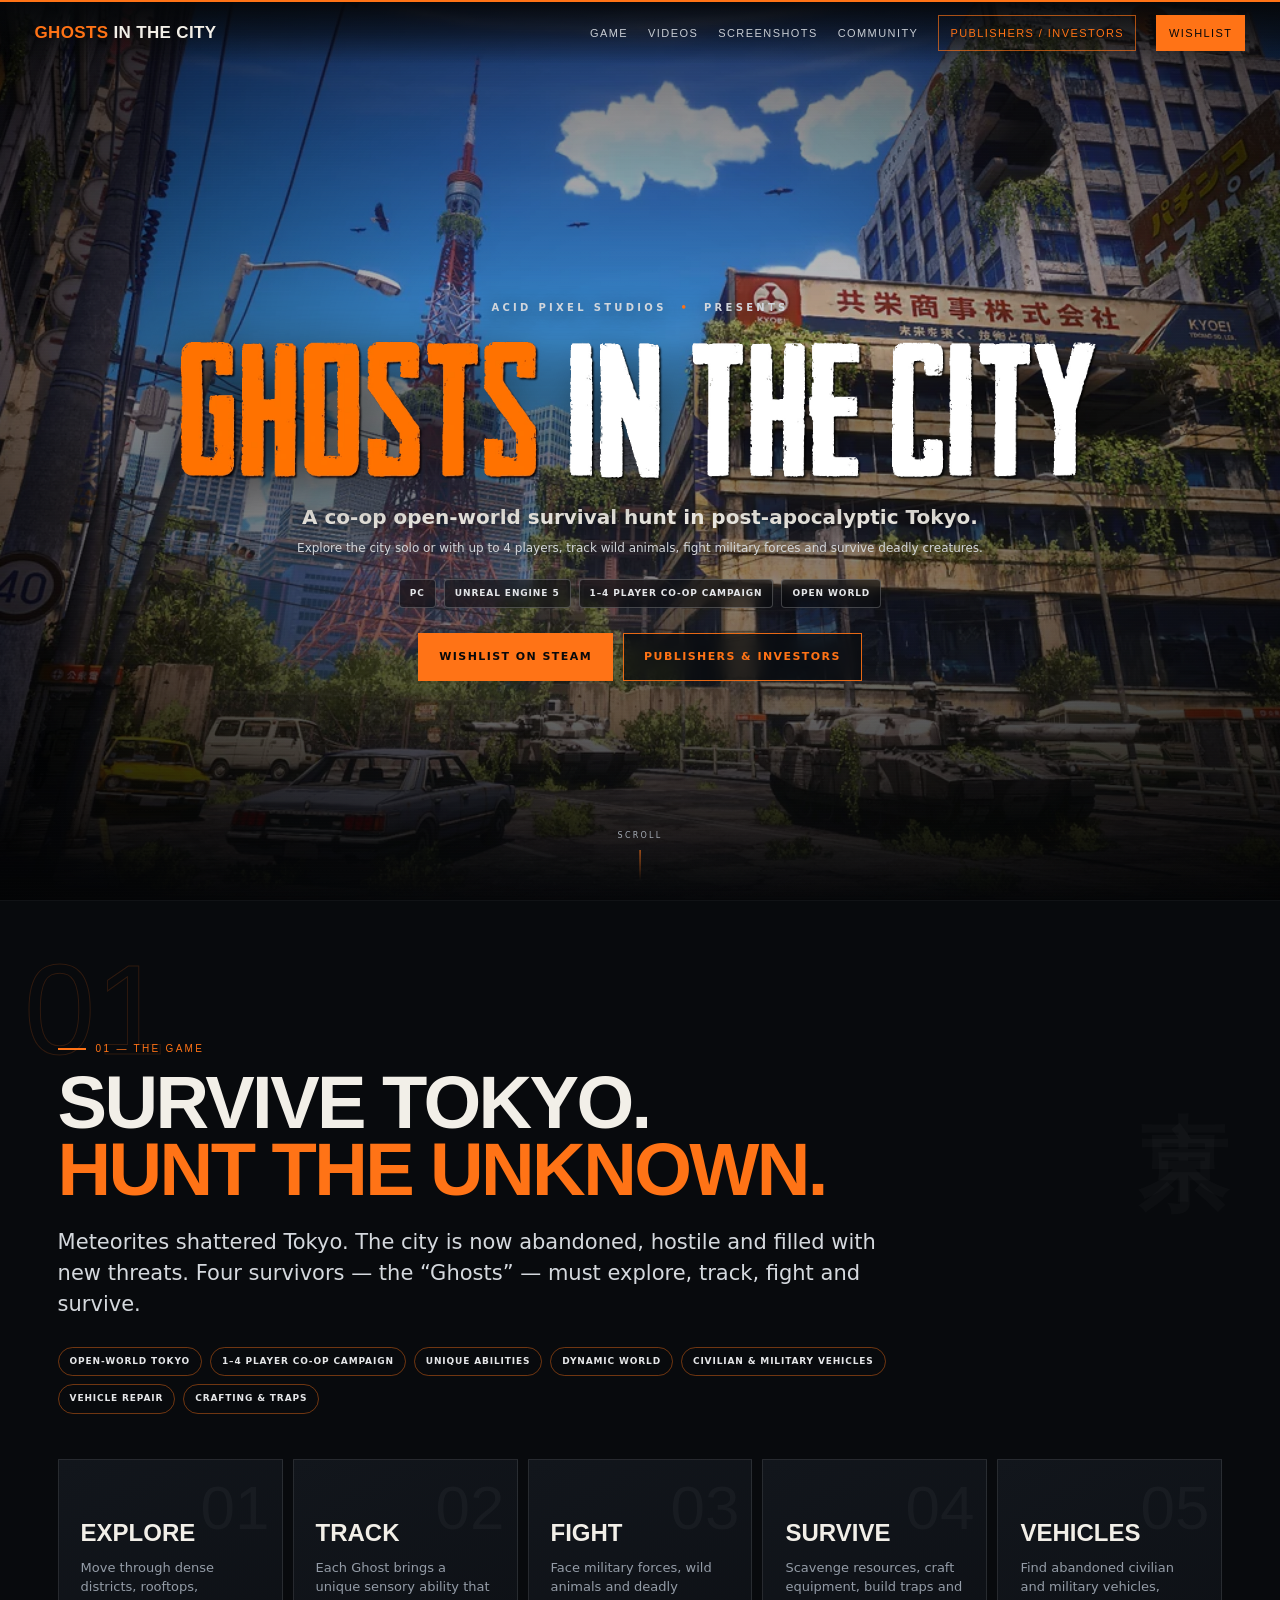
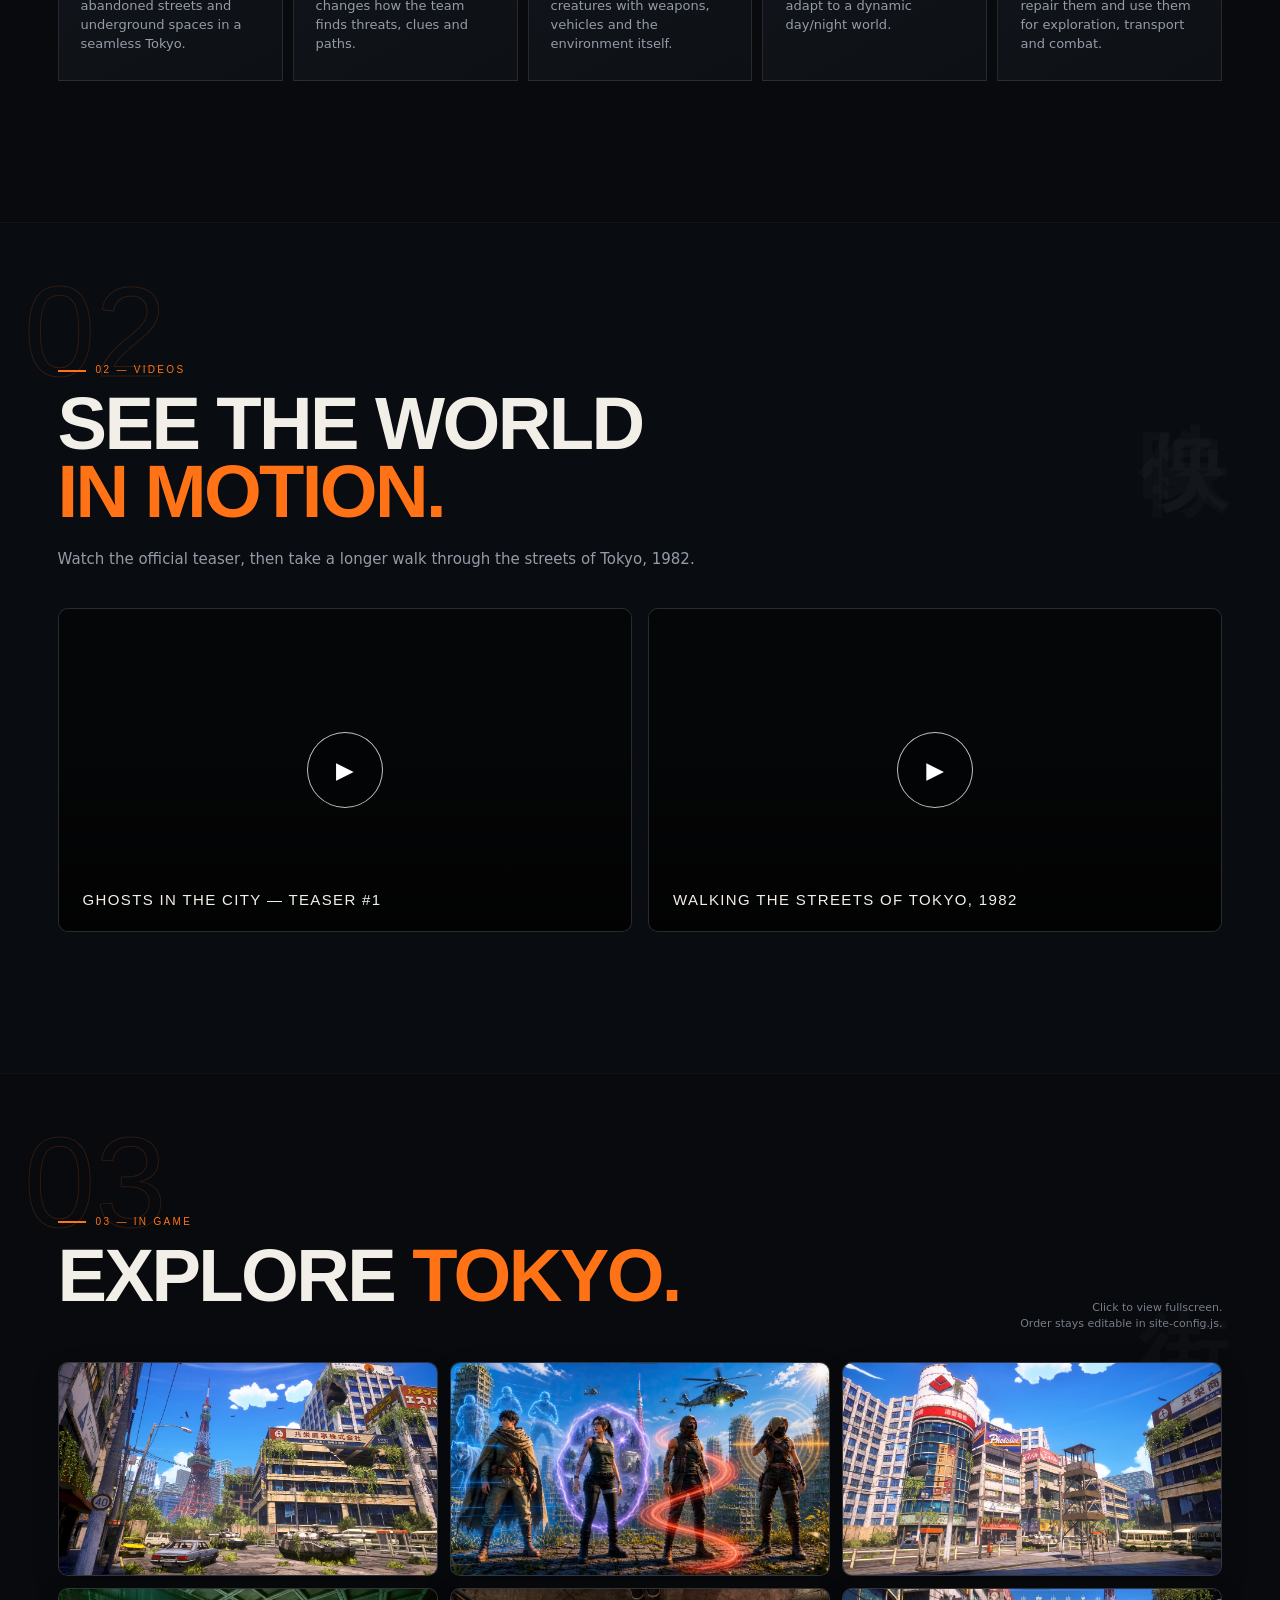
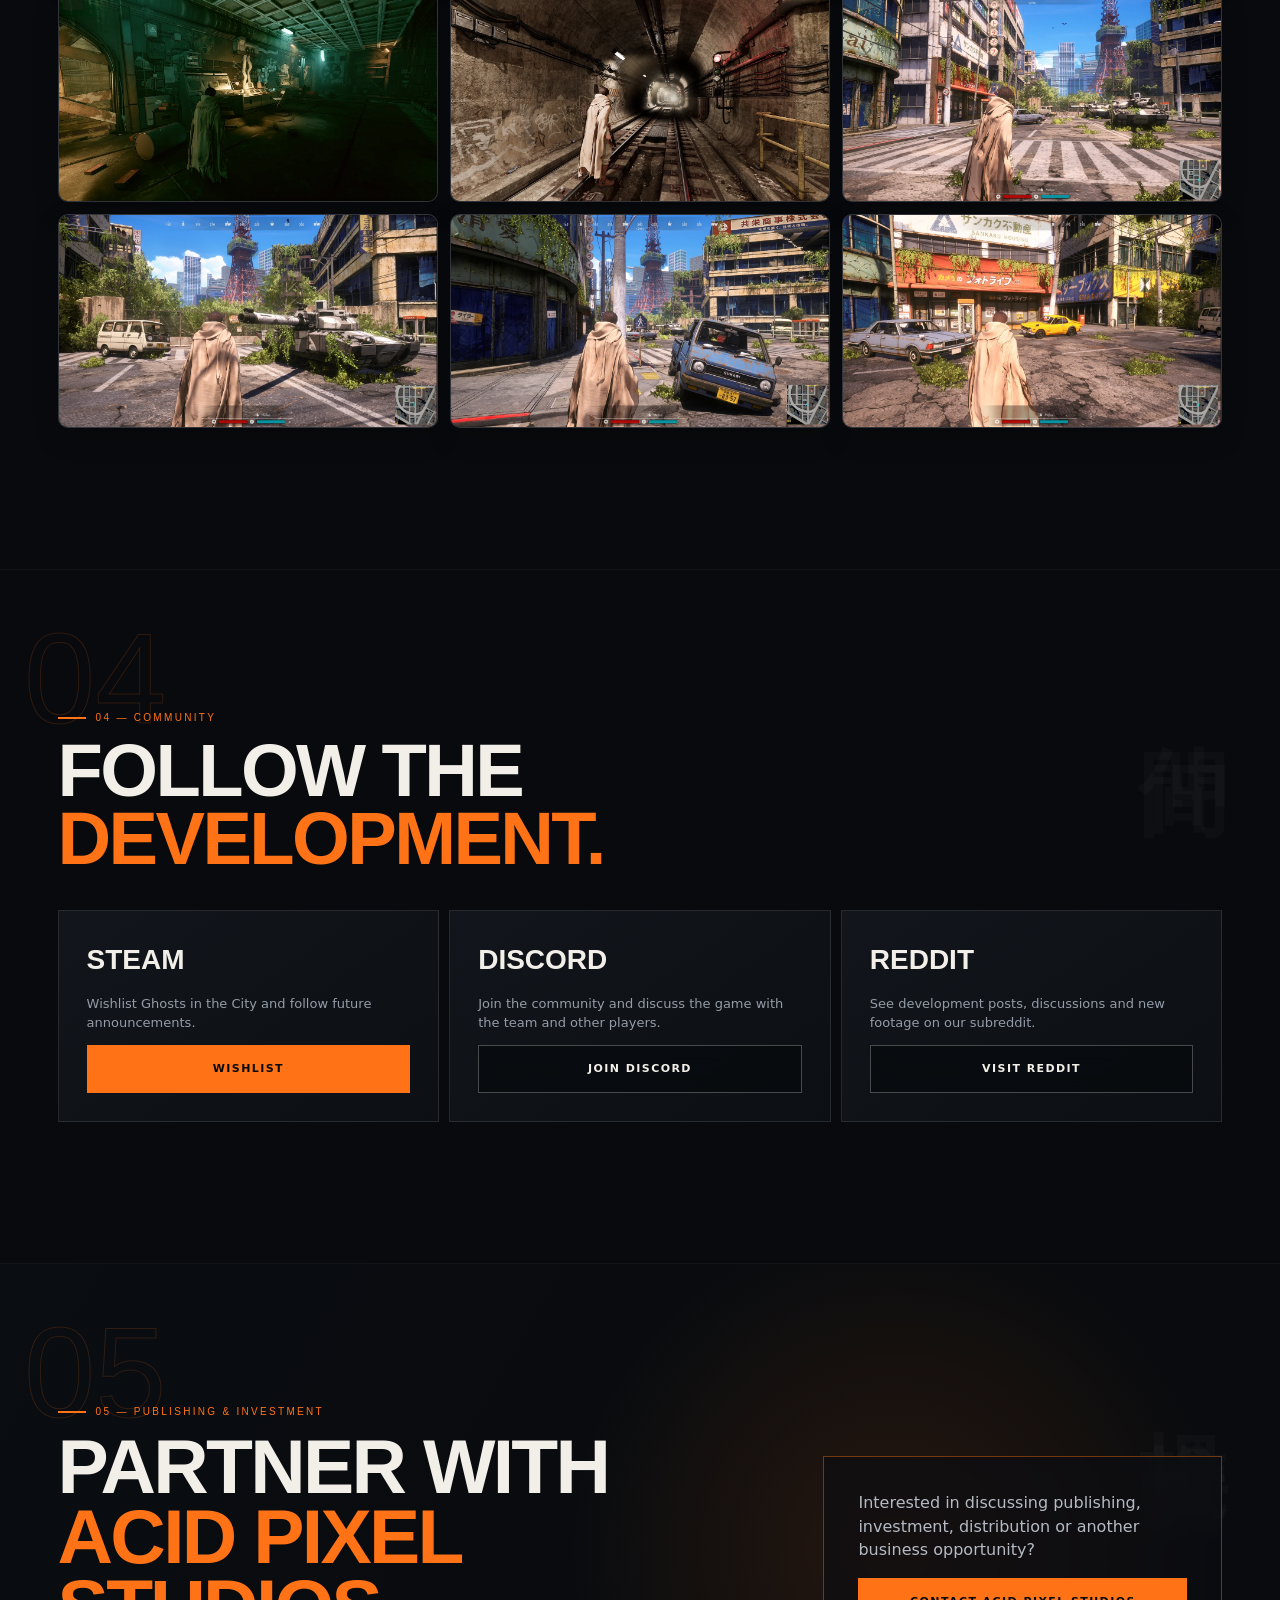
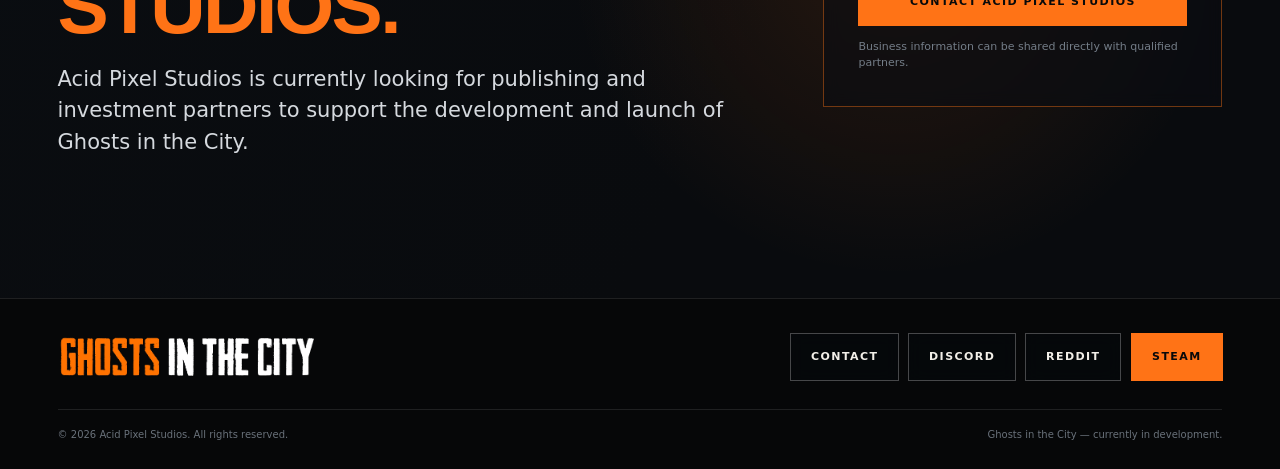
==== index.html @ f3419794 "Add files via upload" ====
<!doctype html>
<html lang="en">
<head>
  <meta charset="utf-8">
  <meta name="viewport" content="width=device-width,initial-scale=1">
  <title>Ghosts in the City — Official Website</title>
  <meta name="description" content="Ghosts in the City is a co-op open-world survival hunt set in a post-apocalyptic Tokyo. Explore solo or with up to four players.">
  <meta name="theme-color" content="#080a0d">
  <meta property="og:title" content="Ghosts in the City">
  <meta property="og:description" content="A co-op open-world survival hunt set in a post-apocalyptic Tokyo.">
  <meta property="og:type" content="website">
  <meta property="og:url" content="https://acid-pixel.com/">
  <meta property="og:image" content="https://acid-pixel.com/assets/images/Steam_Screenshot_1-2048.webp">
  <meta name="twitter:card" content="summary_large_image">
  <link rel="preload" as="image" href="assets/images/Steam_Screenshot_1-2048.webp">
  <link rel="stylesheet" href="style.css">
</head>
<body>
  <header class="topbar">
    <a href="#top" class="wordmark"><span class="orange">GHOSTS</span> IN THE CITY</a>
    <button class="mobile-menu" aria-label="Open menu">☰</button>
    <nav class="nav" aria-label="Main navigation">
      <a href="#game">Game</a>
      <a href="#proof">Videos</a>
      <a href="#screenshots">Screenshots</a>
      <a href="#community">Community</a>
      <a href="#publishers" class="invest">Publishers / Investors</a>
      <a data-steam href="#" class="steam">Wishlist</a>
    </nav>
  </header>

  <main id="top">
    <section class="hero">
      <picture class="hero-poster">
        <source media="(max-width:820px)" srcset="assets/images/Steam_Screenshot_1-768.webp">
        <source media="(max-width:1500px)" srcset="assets/images/Steam_Screenshot_1-1280.webp">
        <img src="assets/images/Steam_Screenshot_1-2048.webp" alt="Ghosts in the City — Tokyo">
      </picture>
      <div id="hero-video" class="hero-video-wrap" aria-hidden="true"></div>
      <div class="hero-noise"></div>

      <div class="hero-content">
        <div class="studio-line">Acid Pixel Studios <span class="dot">•</span> presents</div>
        <img src="assets/images/gitc-logo.webp" class="hero-logo" alt="Ghosts in the City">
        <div class="hero-sub">A co-op open-world survival hunt in post-apocalyptic Tokyo.</div>
        <div class="hero-small">Explore the city solo or with up to 4 players, track wild animals, fight military forces and survive deadly creatures.</div>
        <div class="hero-badges">
          <div class="badge">PC</div>
          <div class="badge">Unreal Engine 5</div>
          <div class="badge">1–4 Player Co-op Campaign</div>
          <div class="badge">Open World</div>
        </div>
        <div class="hero-actions">
          <a class="cta primary" data-steam href="#">Wishlist on Steam</a>
          <a class="cta outline-orange" href="#publishers"><span>Publishers & Investors</span></a>
        </div>
      </div>
      <div class="scroll-hint">Scroll</div>
    </section>

    <section id="game" class="section game">
      <div class="section-index">01</div>
      <div class="jp">東京</div>
      <div class="container">
        <div class="game-intro">
          <div class="section-tag">01 — The Game</div>
          <h2>Survive Tokyo.<br><span class="orange">Hunt the unknown.</span></h2>
          <p class="lead">Meteorites shattered Tokyo. The city is now abandoned, hostile and filled with new threats. Four survivors — the “Ghosts” — must explore, track, fight and survive.</p>
          <div class="fact-row">
            <span class="fact">Open-world Tokyo</span>
            <span class="fact">1–4 player co-op campaign</span>
            <span class="fact">Unique abilities</span>
            <span class="fact">Dynamic world</span>
            <span class="fact">Civilian & military vehicles</span>
            <span class="fact">Vehicle repair</span>
            <span class="fact">Crafting & traps</span>
          </div>
        </div>

        <div class="features">
          <article class="feature">
            <div class="n">01</div>
            <h3>Explore</h3>
            <p>Move through dense districts, rooftops, abandoned streets and underground spaces in a seamless Tokyo.</p>
          </article>
          <article class="feature">
            <div class="n">02</div>
            <h3>Track</h3>
            <p>Each Ghost brings a unique sensory ability that changes how the team finds threats, clues and paths.</p>
          </article>
          <article class="feature">
            <div class="n">03</div>
            <h3>Fight</h3>
            <p>Face military forces, wild animals and deadly creatures with weapons, vehicles and the environment itself.</p>
          </article>
          <article class="feature">
            <div class="n">04</div>
            <h3>Survive</h3>
            <p>Scavenge resources, craft equipment, build traps and adapt to a dynamic day/night world.</p>
          </article>
          <article class="feature">
            <div class="n">05</div>
            <h3>Vehicles</h3>
            <p>Find abandoned civilian and military vehicles, repair them and use them for exploration, transport and combat.</p>
          </article>
        </div>
      </div>
    </section>

    <section id="proof" class="section proof">
      <div class="section-index">02</div>
      <div class="jp">映像</div>
      <div class="container">
        <div class="section-tag">02 — Videos</div>
        <h2>See the world<br><span class="orange">in motion.</span></h2>
        <p class="copy">Watch the official teaser, then take a longer walk through the streets of Tokyo, 1982.</p>
        <div id="video-grid" class="video-grid video-grid-featured"></div>
      </div>
    </section>

    <section id="screenshots" class="section gallery">
      <div class="section-index">03</div>
      <div class="jp">街</div>
      <div class="container">
        <div class="gallery-head">
          <div>
            <div class="section-tag">03 — In Game</div>
            <h2>Explore <span class="orange">Tokyo.</span></h2>
          </div>
          <div class="gallery-note">Click to view fullscreen.<br>Order stays editable in site-config.js.</div>
        </div>
        <div id="gallery-grid" class="gallery-grid"></div>
      </div>
    </section>

    <section id="community" class="section community">
      <div class="section-index">04</div>
      <div class="jp">仲間</div>
      <div class="container">
        <div class="section-tag">04 — Community</div>
        <h2>Follow the<br><span class="orange">development.</span></h2>
        <div class="community-grid">
          <article class="community-card">
            <div>
              <h3>Steam</h3>
              <p>Wishlist Ghosts in the City and follow future announcements.</p>
            </div>
            <a class="cta primary" data-steam href="#">Wishlist</a>
          </article>
          <article class="community-card">
            <div>
              <h3>Discord</h3>
              <p>Join the community and discuss the game with the team and other players.</p>
            </div>
            <a class="cta" data-discord href="#">Join Discord</a>
          </article>
          <article class="community-card">
            <div>
              <h3>Reddit</h3>
              <p>See development posts, discussions and new footage on our subreddit.</p>
            </div>
            <a class="cta" data-reddit href="#">Visit Reddit</a>
          </article>
        </div>
      </div>
    </section>

    <section id="publishers" class="section business">
      <div class="section-index">05</div>
      <div class="jp">提携</div>
      <div class="container business-inner">
        <div>
          <div class="section-tag">05 — Publishing & Investment</div>
          <h2>Partner with<br><span class="orange">Acid Pixel Studios.</span></h2>
          <p class="lead">Acid Pixel Studios is currently looking for publishing and investment partners to support the development and launch of Ghosts in the City.</p>
        </div>
        <div class="business-box">
          <p>Interested in discussing publishing, investment, distribution or another business opportunity?</p>
          <a class="cta primary" data-contact href="#" style="width:100%">Contact Acid Pixel Studios</a>
          <div class="tiny">Business information can be shared directly with qualified partners.</div>
        </div>
      </div>
    </section>
  </main>

  <footer>
    <div class="container">
      <div class="footer-row">
        <img class="footer-logo" src="assets/images/gitc-logo.webp" alt="Ghosts in the City">
        <div class="footer-links">
          <a class="cta" data-contact href="#">Contact</a>
          <a class="cta" data-discord href="#">Discord</a>
          <a class="cta" data-reddit href="#">Reddit</a>
          <a class="cta primary" data-steam href="#">Steam</a>
        </div>
      </div>
      <div class="copyright">
        <span>© 2026 Acid Pixel Studios. All rights reserved.</span>
        <span>Ghosts in the City — currently in development.</span>
      </div>
    </div>
  </footer>

  <div class="lightbox" role="dialog" aria-modal="true">
    <button class="lb-close" aria-label="Close">×</button>
    <button class="lb-prev" aria-label="Previous">‹</button>
    <img id="lb-image" alt="">
    <button class="lb-next" aria-label="Next">›</button>
  </div>

  <script src="site-config.js"></script>
  <script src="script.js"></script>
</body>
</html>
---- style.css ----
:root{
  --bg:#080a0d;
  --bg-soft:#0d1015;
  --card:#11151b;
  --card2:#0d1116;
  --fg:#f2efe8;
  --muted:#949ca7;
  --line:rgba(255,255,255,.10);
  --orange:#ff7316;
  --orange2:#ff8b3b;
  --max:1260px;
  --header:64px;
}
*{box-sizing:border-box}
html{scroll-behavior:smooth;background:var(--bg)}
body{
  margin:0;background:var(--bg);color:var(--fg);
  font-family:Inter,ui-sans-serif,system-ui,-apple-system,BlinkMacSystemFont,"Segoe UI",sans-serif;
  line-height:1.48;overflow-x:hidden
}
a{color:inherit;text-decoration:none}
button{font:inherit}
img{display:block;max-width:100%}
::selection{background:var(--orange);color:#080a0d}

.condensed{
  font-family:"Arial Narrow","Roboto Condensed","HelveticaNeue-CondensedBold",Impact,sans-serif;
  font-stretch:condensed;font-weight:900;text-transform:uppercase
}

/* HEADER */
.topbar{
  position:fixed;z-index:80;top:0;left:0;right:0;height:var(--header);
  display:flex;align-items:center;justify-content:space-between;
  padding:0 clamp(14px,2.7vw,44px);
  background:linear-gradient(to bottom,rgba(5,7,9,.95),rgba(5,7,9,.55),transparent);
  border-top:2px solid var(--orange);
  transition:.25s ease
}
.topbar.scrolled{
  background:rgba(6,8,11,.93);backdrop-filter:blur(14px);
  border-bottom:1px solid var(--line)
}
.wordmark{
  font-family:"Arial Narrow",Impact,sans-serif;font-weight:900;font-size:17px;
  letter-spacing:.02em;white-space:nowrap
}
.wordmark .orange{color:var(--orange)}
.nav{display:flex;align-items:center;gap:20px}
.nav a{
  font-family:"Arial Narrow",Impact,sans-serif;font-size:11px;letter-spacing:.13em;
  text-transform:uppercase;color:#c7ccd3;transition:.18s
}
.nav a:hover{color:#fff}
.nav .invest{
  border:1px solid rgba(255,115,22,.65);padding:9px 11px;color:var(--orange)
}
.nav .steam{background:var(--orange);color:#07090b;padding:10px 13px}
.mobile-menu{display:none;background:none;border:0;color:#fff;font-size:25px}

/* HERO */
.hero{
  height:100svh;min-height:680px;position:relative;overflow:hidden;
  display:grid;place-items:center;background:#0b0e12
}
.hero-poster,.hero-poster img,.hero-video-wrap,.hero-video-wrap iframe{
  position:absolute;inset:0;width:100%;height:100%
}
.hero-poster img{object-fit:cover;object-position:center center}
.hero-video-wrap{overflow:hidden;opacity:0;transition:opacity 1s ease}
.hero-video-wrap.ready{opacity:1}
.hero-video-wrap iframe{
  pointer-events:none;border:0;
  width:177.77777778vh;min-width:100%;height:56.25vw;min-height:100%;
  left:50%;top:50%;transform:translate(-50%,-50%)
}
.hero:before{
  content:"";position:absolute;inset:0;z-index:2;
  background:
    radial-gradient(circle at 50% 52%,rgba(0,0,0,.05),rgba(0,0,0,.15) 36%,rgba(0,0,0,.62) 100%),
    linear-gradient(to bottom,rgba(3,5,8,.42),rgba(3,5,8,.09) 38%,rgba(3,5,8,.56) 80%,#080a0d 100%)
}
.hero-noise{
  position:absolute;inset:0;z-index:3;opacity:.06;pointer-events:none;
  background-image:repeating-linear-gradient(0deg,transparent,transparent 2px,rgba(255,255,255,.12) 3px)
}
.hero-content{
  z-index:4;position:relative;width:min(1040px,91vw);text-align:center;
  padding-top:var(--header);transform:translateY(1vh)
}
.studio-line{
  text-transform:uppercase;letter-spacing:.33em;color:#d4d9df;font-size:10px;font-weight:800;
  text-shadow:0 3px 20px #000
}
.studio-line .dot{color:var(--orange);padding:0 7px}
.hero-logo{
  width:min(940px,89vw);margin:16px auto 10px;
  filter:drop-shadow(0 14px 28px rgba(0,0,0,.75))
}
.hero-sub{
  max-width:740px;margin:0 auto;font-size:clamp(15px,1.65vw,20px);font-weight:720;
  text-shadow:0 3px 18px #000
}
.hero-small{
  max-width:720px;margin:8px auto 21px;color:#d4d7db;font-size:12px;
  text-shadow:0 3px 20px #000
}
.hero-badges{display:flex;justify-content:center;gap:8px;flex-wrap:wrap;margin-bottom:25px}
.badge{
  border:1px solid rgba(255,255,255,.22);background:rgba(7,9,11,.55);backdrop-filter:blur(7px);
  border-radius:4px;padding:7px 10px;font-size:9px;text-transform:uppercase;
  letter-spacing:.10em;font-weight:850;color:#e4e6e9
}
.hero-actions{display:flex;justify-content:center;gap:10px;flex-wrap:wrap}
.cta{
  display:inline-flex;justify-content:center;align-items:center;gap:9px;
  min-height:48px;padding:0 20px;border:1px solid rgba(255,255,255,.26);
  background:rgba(7,9,12,.68);backdrop-filter:blur(8px);
  text-transform:uppercase;font-size:11px;font-weight:900;letter-spacing:.13em;
  cursor:pointer;transition:.18s ease
}
.cta:hover{transform:translateY(-2px);border-color:#fff;background:rgba(255,255,255,.09)}
.cta.primary{background:var(--orange);border-color:var(--orange);color:#08090a}
.cta.primary:hover{background:var(--orange2);border-color:var(--orange2)}
.cta.outline-orange{border-color:rgba(255,115,22,.9);color:#fff}
.cta.outline-orange span{color:var(--orange)}
.cta.disabled{opacity:.38;pointer-events:none}
.scroll-hint{
  position:absolute;z-index:4;bottom:20px;left:50%;transform:translateX(-50%);
  color:#a4abb4;text-transform:uppercase;letter-spacing:.28em;font-size:8px
}
.scroll-hint:after{content:"";display:block;width:1px;height:30px;background:linear-gradient(var(--orange),transparent);margin:8px auto 0}

/* COMMON SECTIONS */
.section{position:relative;padding:clamp(88px,11vw,150px) 0;border-top:1px solid rgba(255,255,255,.035)}
.container{width:min(var(--max),91vw);margin:0 auto;position:relative;z-index:2}
.section-index{
  position:absolute;left:max(24px,calc((100vw - var(--max))/2 - 120px));top:45px;
  font-family:"Arial Narrow",Impact,sans-serif;font-size:clamp(88px,10vw,158px);
  color:transparent;-webkit-text-stroke:1px rgba(255,115,22,.16);line-height:1
}
.jp{
  position:absolute;right:4vw;top:15%;
  font-family:"Yu Gothic","Hiragino Kaku Gothic ProN","Noto Sans JP",sans-serif;
  font-size:clamp(58px,7vw,112px);font-weight:800;letter-spacing:.08em;
  color:rgba(255,255,255,.025);writing-mode:vertical-rl;line-height:1;
  user-select:none;pointer-events:none;
}
.section-tag{
  display:flex;align-items:center;gap:10px;color:var(--orange);
  font-family:"Arial Narrow",Impact,sans-serif;text-transform:uppercase;
  letter-spacing:.23em;font-size:10px;margin-bottom:12px
}
.section-tag:before{content:"";width:28px;height:2px;background:var(--orange)}
h2{
  font-family:"Arial Narrow","Roboto Condensed",Impact,sans-serif;text-transform:uppercase;
  letter-spacing:-.035em;font-size:clamp(42px,5.8vw,76px);line-height:.91;margin:0 0 23px
}
h2 .orange{color:var(--orange)}
.lead{font-size:clamp(17px,1.7vw,21px);max-width:850px;color:#d5d9de;margin:0}
.copy{max-width:800px;color:var(--muted);font-size:15px}
.orange{color:var(--orange)}

/* GAME */
.game{background:var(--bg)}
.game-intro{max-width:900px}
.fact-row{display:flex;gap:8px;flex-wrap:wrap;margin:27px 0 45px}
.fact{
  border:1px solid rgba(255,115,22,.42);border-radius:20px;color:#e5e6e8;
  padding:7px 11px;text-transform:uppercase;letter-spacing:.095em;font-size:9px;font-weight:850
}
.features{
  display:grid;grid-template-columns:repeat(5,1fr);gap:10px;margin-top:35px
}
.feature{
  min-height:220px;padding:26px 22px;background:linear-gradient(150deg,#12161c,#0d1015);
  border:1px solid var(--line);position:relative;overflow:hidden
}
.feature .n{
  position:absolute;right:12px;top:2px;font-family:Impact,sans-serif;font-size:62px;
  color:rgba(255,255,255,.035)
}
.feature h3{
  font-family:"Arial Narrow",Impact,sans-serif;text-transform:uppercase;font-size:24px;line-height:1;
  margin:35px 0 13px
}
.feature p{color:var(--muted);font-size:13px;margin:0}

/* VIDEO */
.proof{background:#090c10}
.video-wide{
  aspect-ratio:16/9;background:#050607;border:1px solid var(--line);overflow:hidden;position:relative;
  box-shadow:0 30px 90px rgba(0,0,0,.38);margin-top:38px
}
.video-thumb{position:absolute;inset:0;background-size:cover;background-position:center;cursor:pointer}
.video-thumb:after{content:"";position:absolute;inset:0;background:linear-gradient(to top,rgba(0,0,0,.63),transparent 60%)}
.play{
  position:absolute;z-index:2;left:50%;top:50%;transform:translate(-50%,-50%);
  width:76px;height:76px;border-radius:50%;border:1px solid rgba(255,255,255,.75);
  color:#fff;background:rgba(3,4,5,.60);display:grid;place-items:center;font-size:23px;cursor:pointer
}
.play:hover{background:var(--orange);border-color:var(--orange);color:#07090b}
.video-label{
  position:absolute;z-index:2;left:24px;bottom:20px;text-transform:uppercase;
  font-family:"Arial Narrow",Impact,sans-serif;letter-spacing:.09em;font-size:15px
}
.video-wide iframe,.video-frame iframe{position:absolute;inset:0;width:100%;height:100%;border:0}

/* GALLERY */
.gallery{background:#080a0d}
.gallery-head{display:flex;justify-content:space-between;gap:24px;align-items:end;margin-bottom:30px}
.gallery-note{font-size:11px;color:#767e89;text-align:right}
.gallery-grid{
  display:grid;grid-template-columns:repeat(3,minmax(0,1fr));gap:12px
}
.shot{
  background:#15191e;aspect-ratio:16/9;overflow:hidden;cursor:zoom-in;position:relative;
  border:1px solid rgba(255,255,255,.12);border-radius:10px;
  box-shadow:0 10px 28px rgba(0,0,0,.16)
}
.shot picture{display:block;width:100%;height:100%}
.shot img{width:100%;height:100%;object-fit:cover;transition:.4s ease}
.shot:hover img{transform:scale(1.025);filter:brightness(1.07)}
.shot:after{
  content:"VIEW";position:absolute;right:12px;bottom:10px;font-size:8px;letter-spacing:.17em;font-weight:900;
  opacity:0;transition:.2s
}
.shot:hover:after{opacity:1}

/* MORE VIDEOS */
.videos{background:#090c10}
.video-grid{display:grid;grid-template-columns:repeat(2,1fr);gap:12px;margin-top:38px}
.video-card{background:#10141a;border:1px solid var(--line)}
.video-frame{position:relative;aspect-ratio:16/9;overflow:hidden;background:#050607}
.video-card-title{padding:16px 18px;font-family:"Arial Narrow",Impact,sans-serif;text-transform:uppercase;font-size:17px}

/* COMMUNITY */
.community{background:#080a0d}
.community-grid{display:grid;grid-template-columns:repeat(3,1fr);gap:10px;margin-top:38px}
.community-card{
  border:1px solid var(--line);background:linear-gradient(145deg,#12161c,#0c0f13);
  padding:28px;min-height:180px;display:flex;flex-direction:column;justify-content:space-between
}
.community-card h3{font-family:"Arial Narrow",Impact,sans-serif;text-transform:uppercase;font-size:28px;margin:0}
.community-card p{color:var(--muted);font-size:13px}

/* BUSINESS */
.business{
  background:
    radial-gradient(circle at 70% 45%,rgba(255,115,22,.12),transparent 34%),
    linear-gradient(120deg,#0a0d11,#090b0e 60%);
  min-height:620px;display:flex;align-items:center
}
.business-inner{display:grid;grid-template-columns:1.15fr .65fr;gap:60px;align-items:center}
.business-box{
  padding:34px;border:1px solid rgba(255,115,22,.42);
  background:rgba(11,14,18,.64);backdrop-filter:blur(8px)
}
.business-box p{color:#b5bbc4;margin-top:0}
.business h2{font-size:clamp(46px,6vw,82px)}
.business .tiny{font-size:11px;color:#747d88;margin-top:13px}

/* FOOTER */
footer{background:#060708;padding:34px 0 26px;border-top:1px solid var(--line)}
.footer-row{display:flex;justify-content:space-between;gap:25px;align-items:center}
.footer-logo{width:260px;max-width:50vw}
.footer-links{display:flex;gap:9px;flex-wrap:wrap;justify-content:flex-end}
.copyright{margin-top:28px;padding-top:18px;border-top:1px solid var(--line);font-size:10px;color:#69717a;display:flex;justify-content:space-between;gap:20px}

/* LIGHTBOX */
.lightbox{position:fixed;inset:0;z-index:120;background:rgba(0,0,0,.95);display:none;align-items:center;justify-content:center;padding:24px}
.lightbox.open{display:flex}
.lightbox img{max-width:96vw;max-height:92vh;object-fit:contain}
.lb-close{position:absolute;right:20px;top:13px;border:0;background:none;color:#fff;font-size:40px;cursor:pointer}
.lb-prev,.lb-next{position:absolute;top:50%;transform:translateY(-50%);width:48px;height:70px;border:0;background:rgba(5,6,7,.55);color:#fff;font-size:30px;cursor:pointer}
.lb-prev{left:12px}.lb-next{right:12px}

/* RESPONSIVE */
@media(max-width:980px){
  .features{grid-template-columns:repeat(2,1fr)}
  .gallery-grid{grid-template-columns:repeat(2,minmax(0,1fr))}
  .community-grid{grid-template-columns:1fr}
  .business-inner{grid-template-columns:1fr}
}
@media(max-width:800px){
  :root{--header:58px}
  .mobile-menu{display:block}
  .nav{
    position:absolute;left:0;right:0;top:56px;display:none;flex-direction:column;align-items:stretch;
    gap:0;background:rgba(6,8,11,.98);border-bottom:1px solid var(--line);padding:11px 18px 20px
  }
  .nav.open{display:flex}
  .nav a{padding:11px 4px}
  .nav .steam,.nav .invest{text-align:center;margin-top:5px}
  .hero{min-height:650px}
  .hero-video-wrap{display:none} /* reliable mobile fallback: poster image */
  .hero-content{transform:none}
  .studio-line{font-size:8px;letter-spacing:.23em}
  .hero-logo{width:94vw}
  .hero-small{display:none}
  .hero-badges{gap:5px}
  .badge{font-size:8px;padding:6px 8px}
  .section-index{display:none}
  .jp{
  position:absolute;right:4vw;top:15%;
  font-family:"Yu Gothic","Hiragino Kaku Gothic ProN","Noto Sans JP",sans-serif;
  font-size:clamp(58px,7vw,112px);font-weight:800;letter-spacing:.08em;
  color:rgba(255,255,255,.025);writing-mode:vertical-rl;line-height:1;
  user-select:none;pointer-events:none;
}
  .features{grid-template-columns:1fr}
  .feature{min-height:175px}
  .gallery-grid{grid-template-columns:1fr;gap:9px}
  .gallery-note{display:none}
  .video-grid{grid-template-columns:1fr}
  .footer-row{flex-direction:column;align-items:flex-start}
  .footer-links{justify-content:flex-start}
  .copyright{flex-direction:column}
}
@media(prefers-reduced-motion:reduce){
  html{scroll-behavior:auto}
  .hero-video-wrap{display:none}
  *{transition:none!important}
}


/* V4 — all public videos live in Section 02 */
.video-grid-featured{
  grid-template-columns:repeat(2,minmax(0,1fr));
  gap:16px;
  margin-top:38px;
}
.video-grid-featured .video-card{
  border-radius:10px;
  overflow:hidden;
}

@media(max-width:900px){
  .vehicle-feature{grid-template-columns:1fr;gap:16px}
  .vehicle-tags{justify-content:flex-start}
}
@media(max-width:800px){
  .video-grid-featured{grid-template-columns:1fr}
}


/* V5 — five equal gameplay boxes */
@media(max-width:1180px){
  .features{grid-template-columns:repeat(3,1fr)}
}
@media(max-width:900px){
  .features{grid-template-columns:repeat(2,1fr)}
}
@media(max-width:650px){
  .features{grid-template-columns:1fr}
}
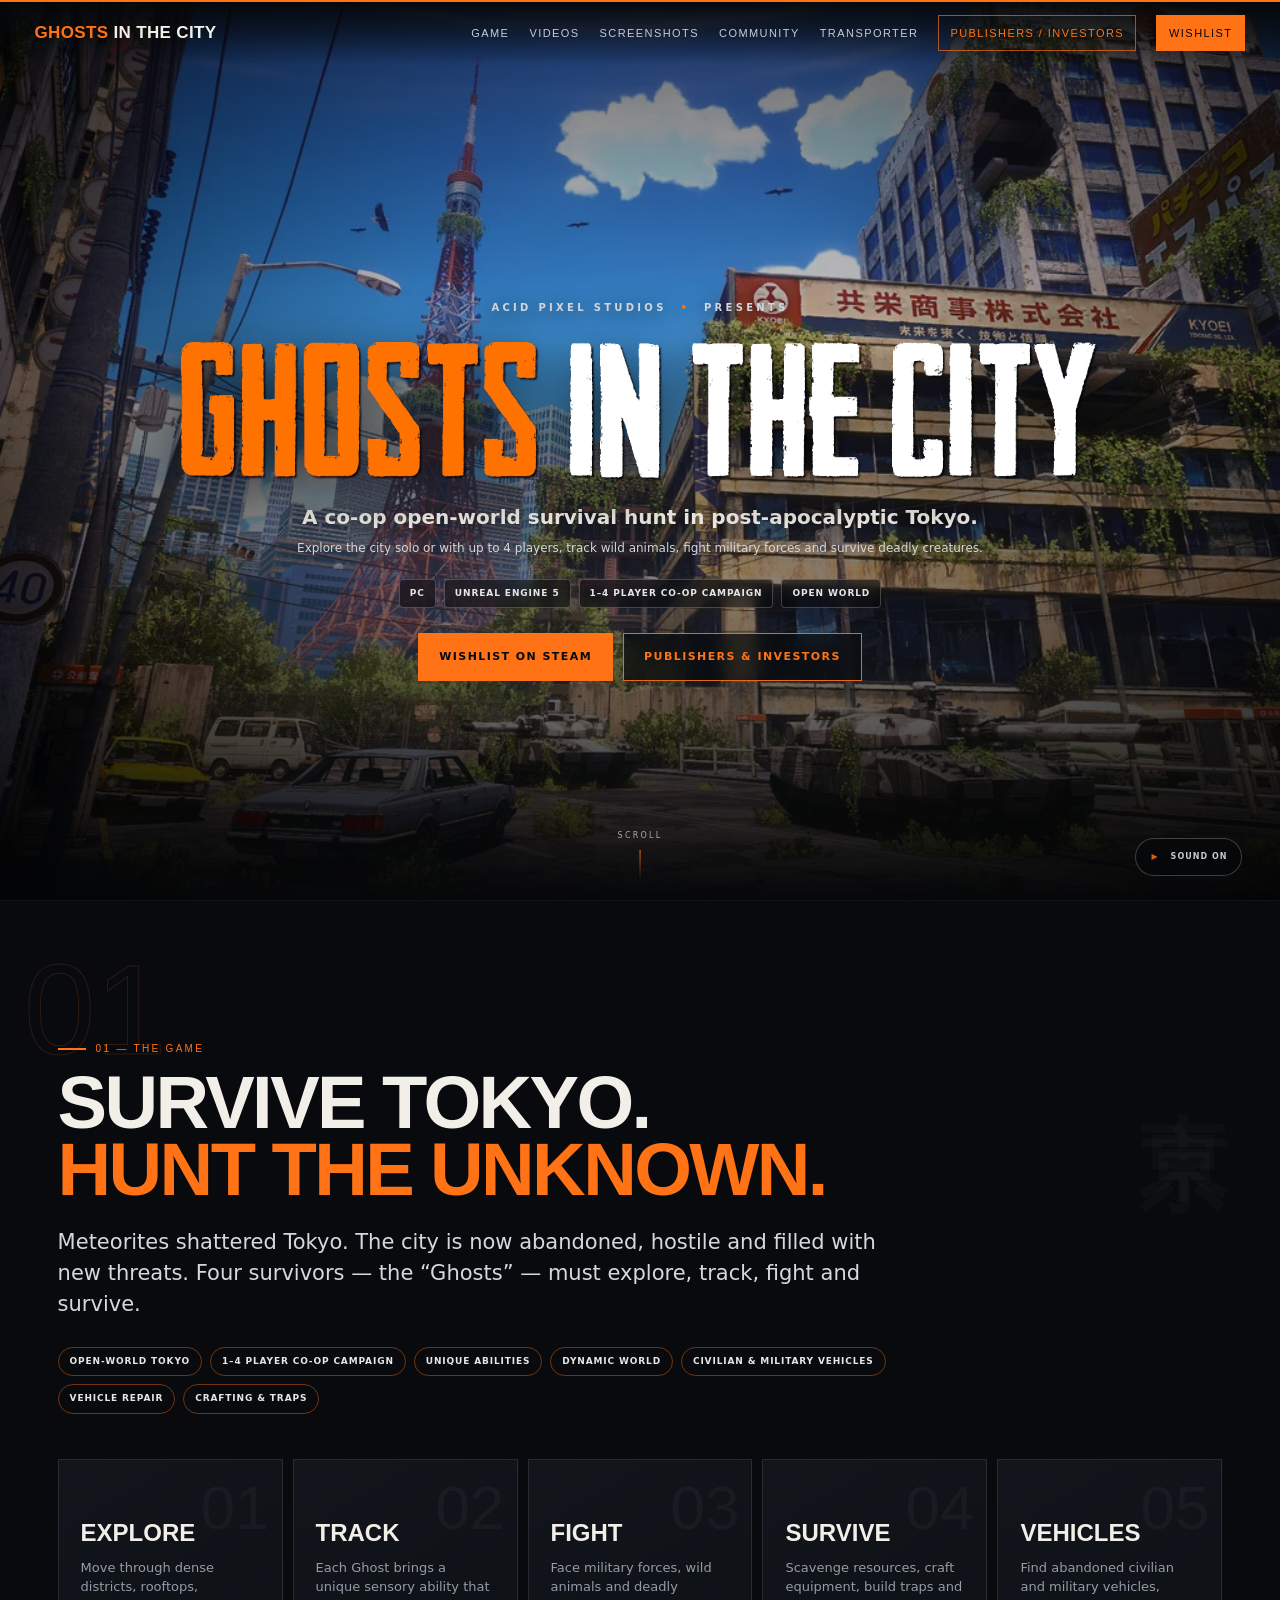
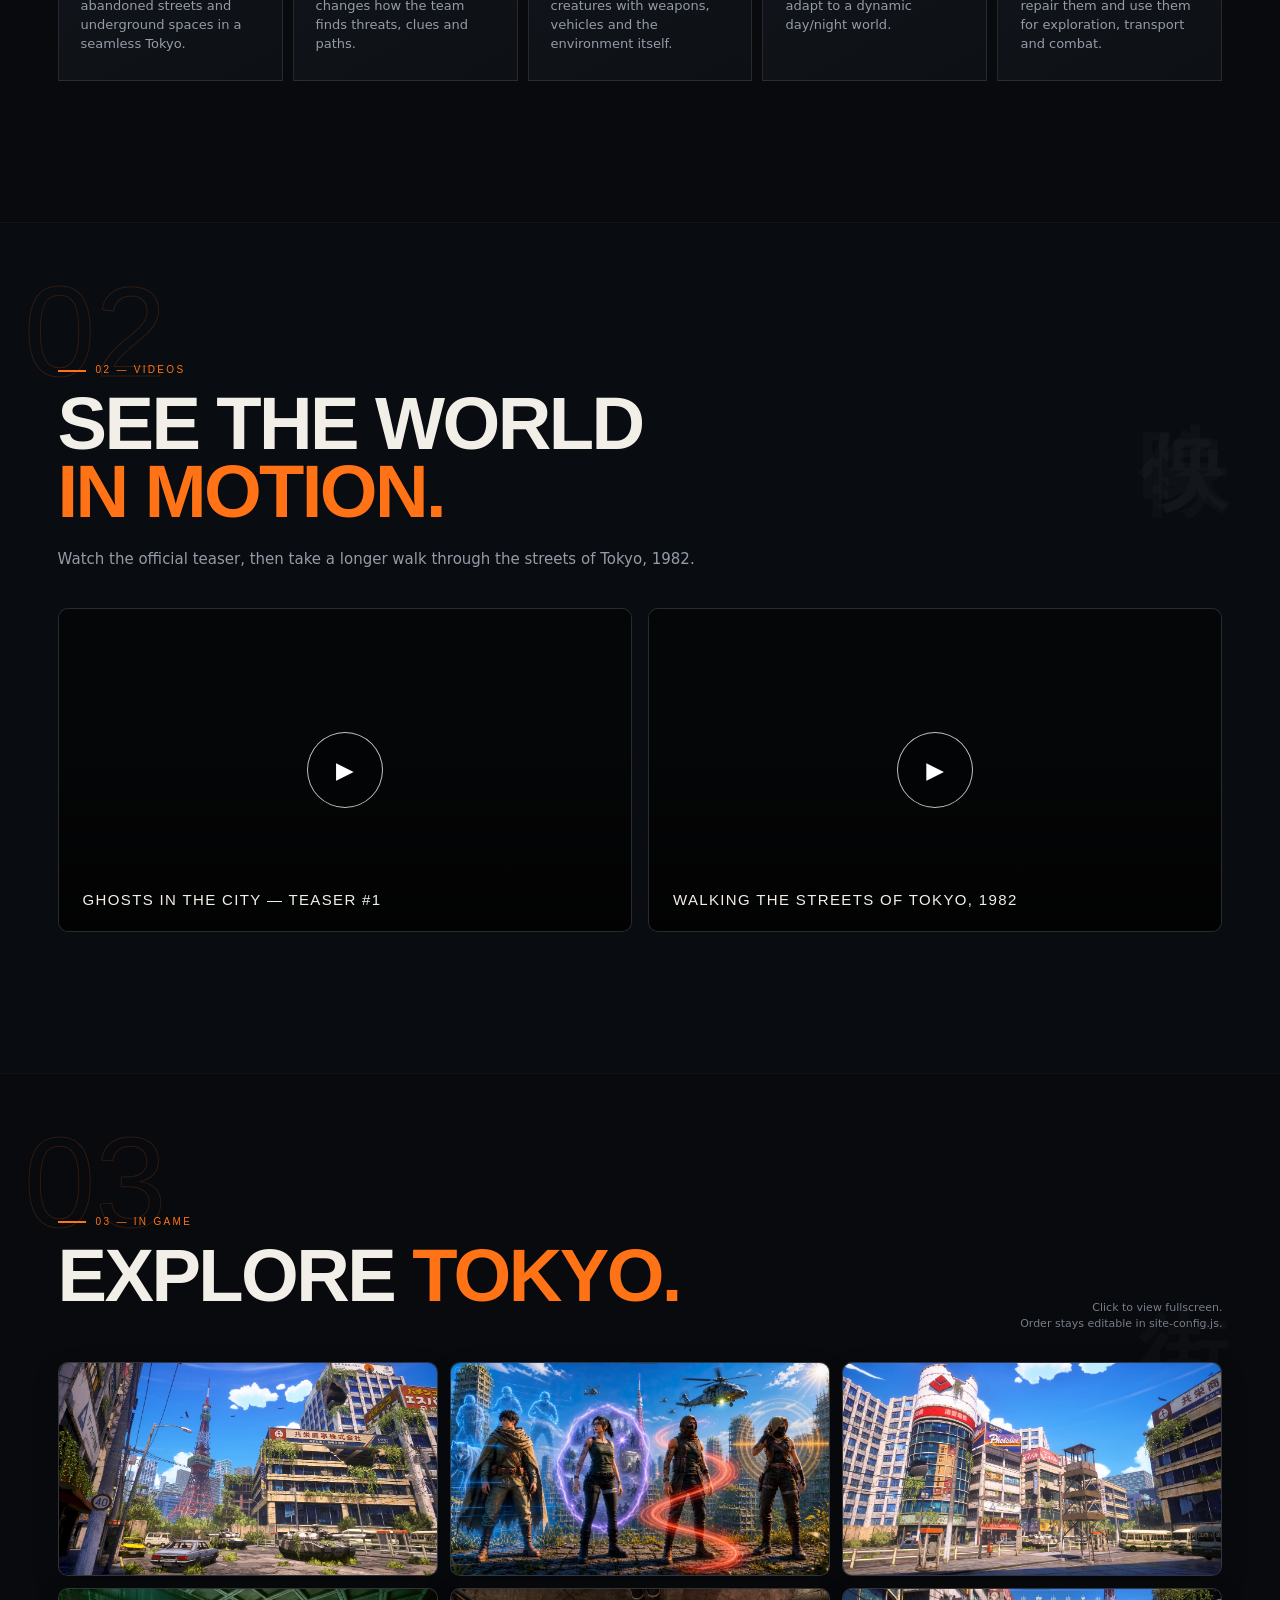
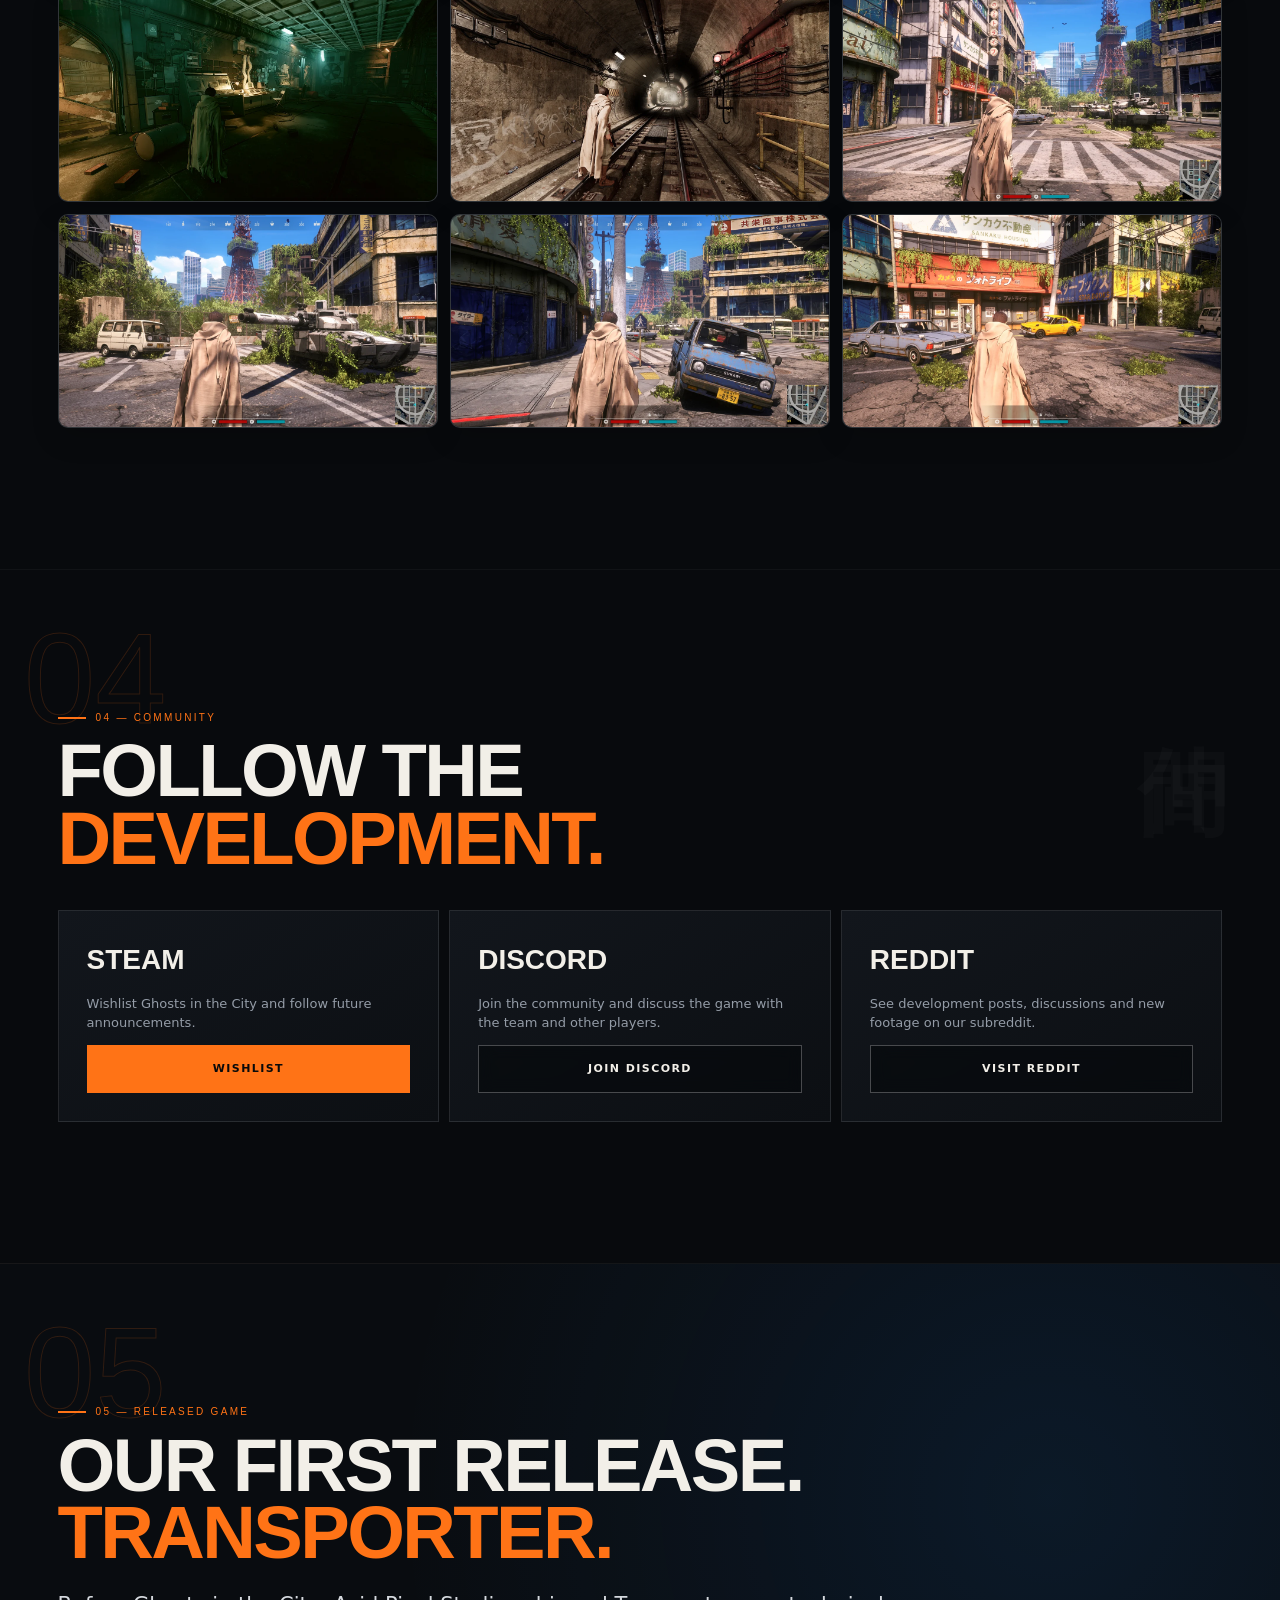
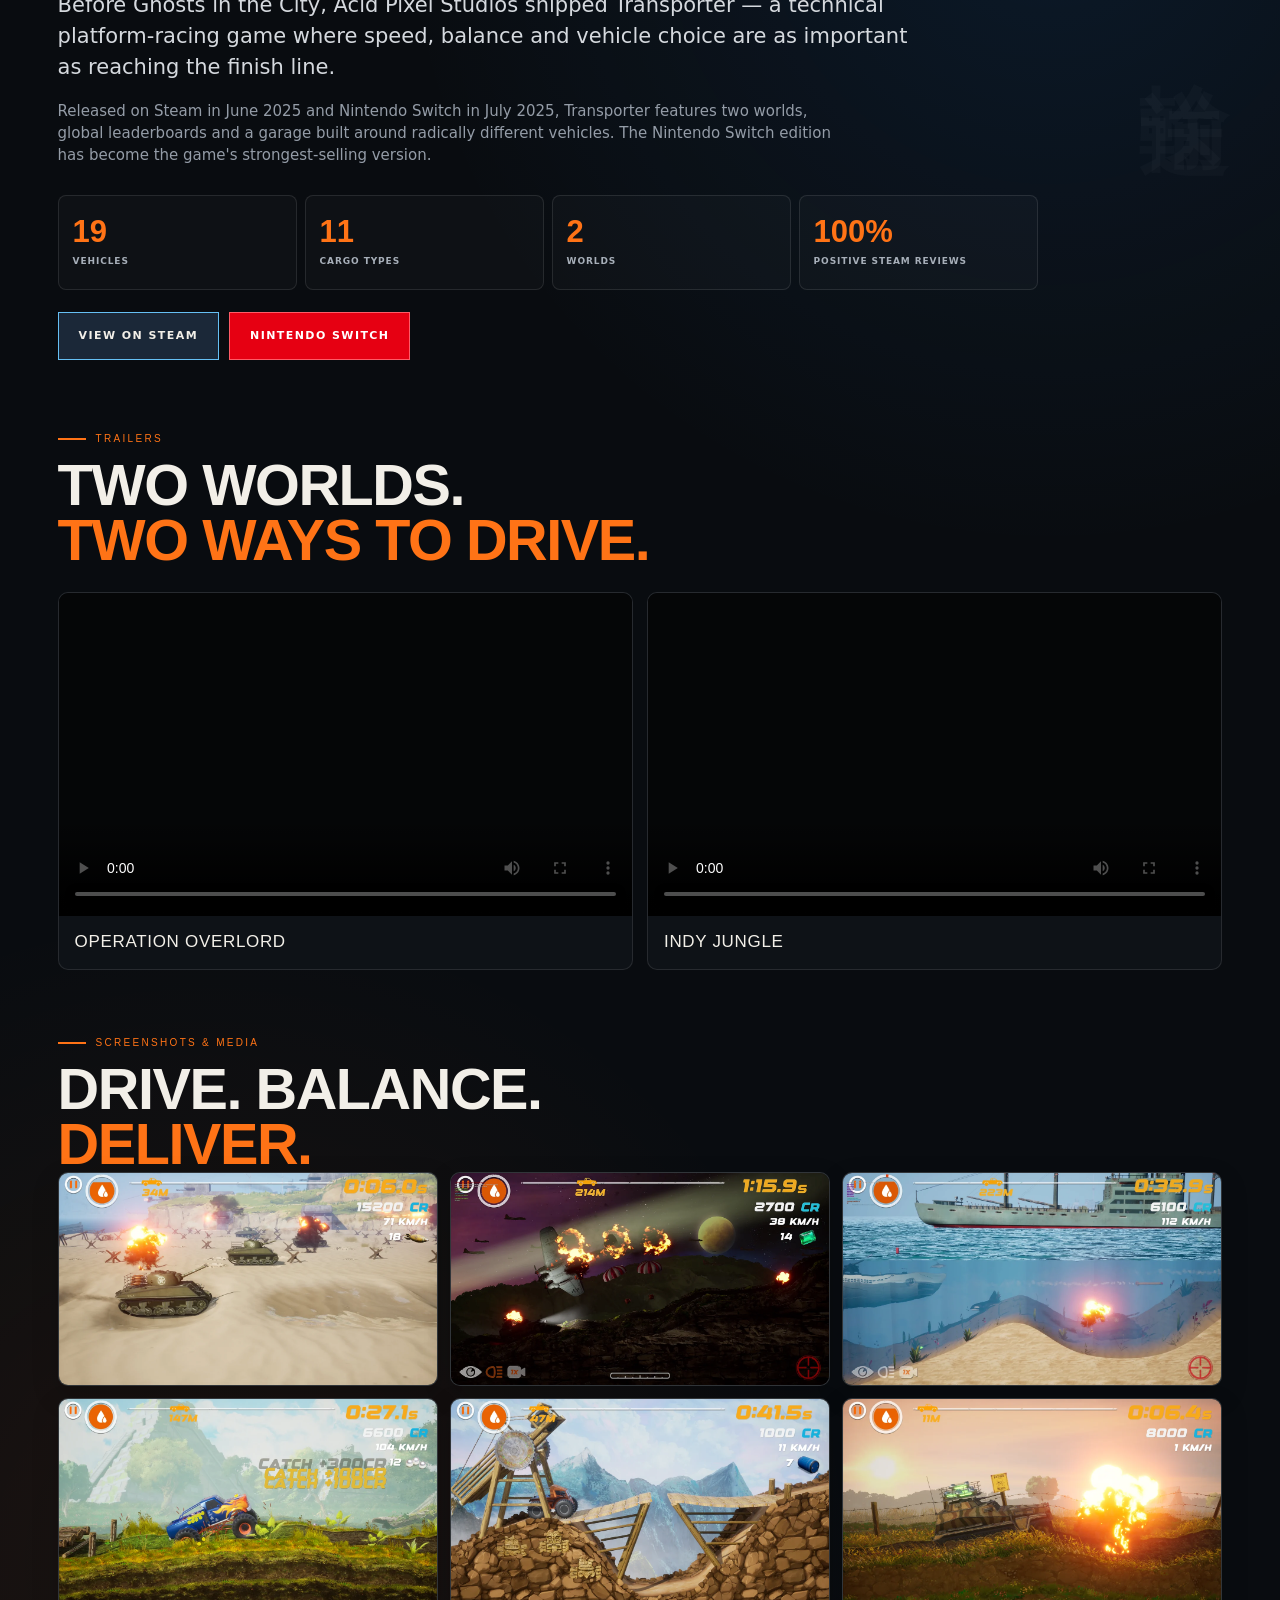
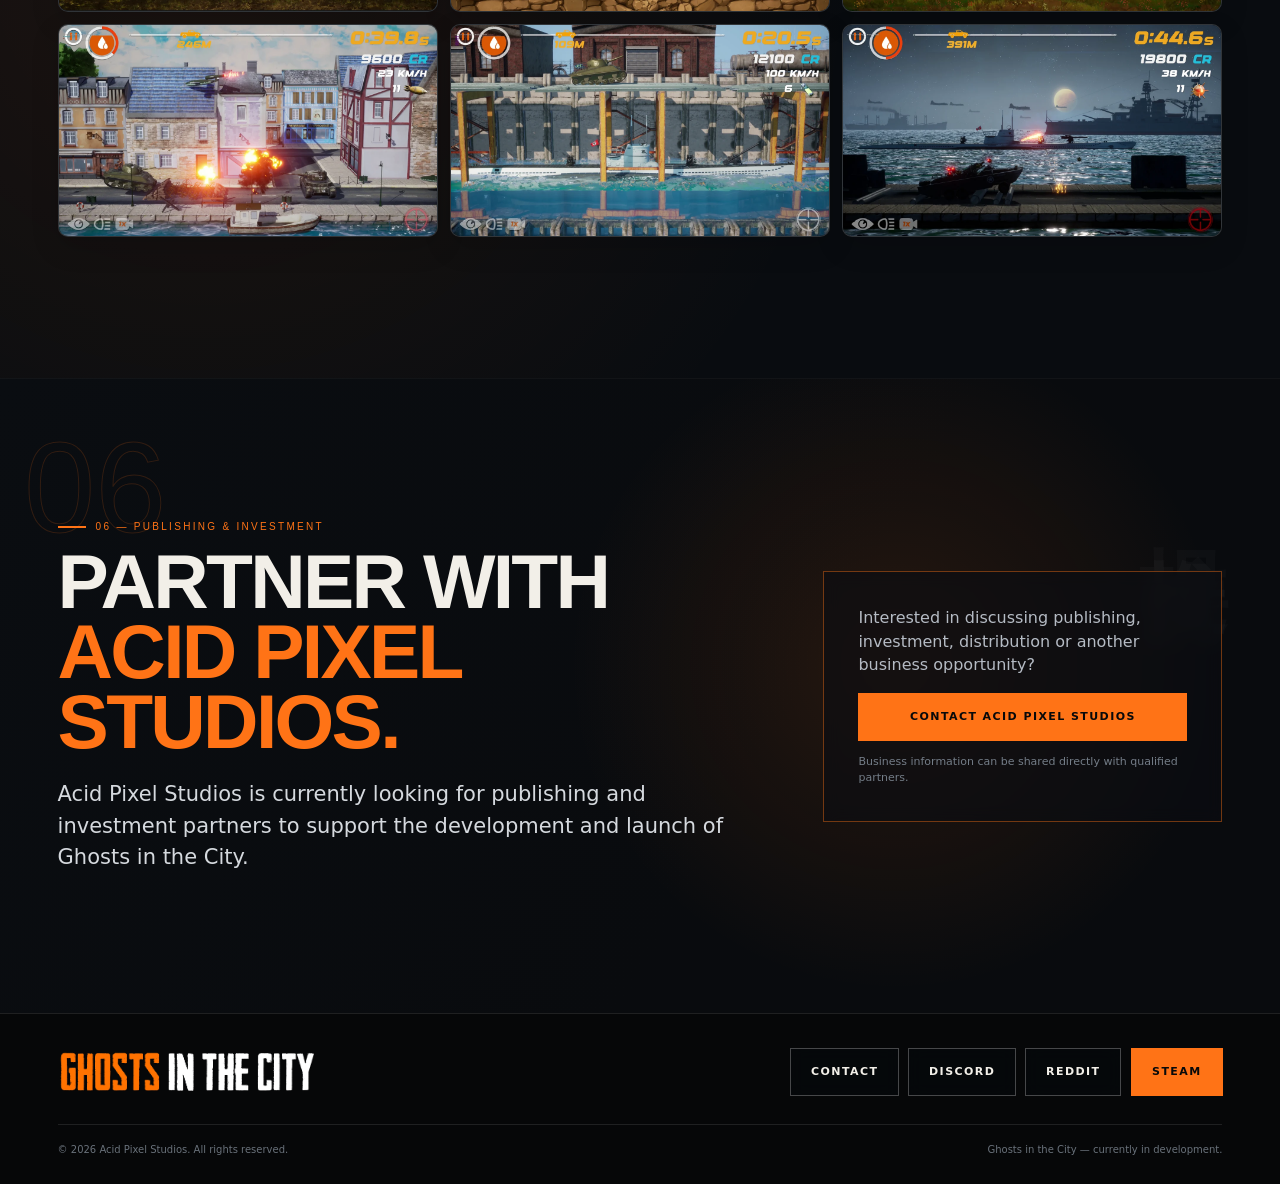
==== commit 688c3c54: "Deploy V13" ====
--- a/index.html
+++ b/index.html
@@ -12,6 +12,11 @@
   <meta property="og:url" content="https://acid-pixel.com/">
   <meta property="og:image" content="https://acid-pixel.com/assets/images/Steam_Screenshot_1-2048.webp">
   <meta name="twitter:card" content="summary_large_image">
+  <link rel="icon" href="favicon.ico" sizes="any">
+  <link rel="icon" type="image/png" sizes="32x32" href="assets/icons/favicon-32x32.png">
+  <link rel="icon" type="image/png" sizes="16x16" href="assets/icons/favicon-16x16.png">
+  <link rel="apple-touch-icon" sizes="180x180" href="assets/icons/apple-touch-icon.png">
+  <link rel="manifest" href="site.webmanifest">
   <link rel="preload" as="image" href="assets/images/Steam_Screenshot_1-2048.webp">
   <link rel="stylesheet" href="style.css">
 </head>
@@ -24,6 +29,7 @@
       <a href="#proof">Videos</a>
       <a href="#screenshots">Screenshots</a>
       <a href="#community">Community</a>
+      <a href="#transporter">Transporter</a>
       <a href="#publishers" class="invest">Publishers / Investors</a>
       <a data-steam href="#" class="steam">Wishlist</a>
     </nav>
@@ -37,6 +43,10 @@
         <img src="assets/images/Steam_Screenshot_1-2048.webp" alt="Ghosts in the City — Tokyo">
       </picture>
       <div id="hero-video" class="hero-video-wrap" aria-hidden="true"></div>
+      <button id="hero-sound-toggle" class="hero-sound-toggle" type="button" aria-pressed="false" aria-label="Turn hero video sound on">
+        <span class="sound-icon" aria-hidden="true">◼</span>
+        <span class="sound-label">Sound On</span>
+      </button>
       <div class="hero-noise"></div>
 
       <div class="hero-content">
@@ -165,12 +175,158 @@
       </div>
     </section>
 
+
+    <section id="transporter" class="section transporter">
+      <div class="section-index">05</div>
+      <div class="jp">輸送</div>
+      <div class="container">
+        <div class="section-tag">05 — Released Game</div>
+        <div class="transporter-hero">
+          <div class="transporter-copy">
+
+            <h2>Our first release.<br><span class="orange">Transporter.</span></h2>
+
+            <p class="lead">
+              Before Ghosts in the City, Acid Pixel Studios shipped Transporter — a technical
+              platform-racing game where speed, balance and vehicle choice are as important as reaching the finish line.
+            </p>
+
+            <p class="copy transporter-release-copy">
+              Released on Steam in June 2025 and Nintendo Switch in July 2025, Transporter features
+              two worlds, global leaderboards and a garage built around radically different vehicles.
+              The Nintendo Switch edition has become the game's strongest-selling version.
+            </p>
+
+            <div class="transporter-stats">
+              <div class="transporter-stat"><strong>19</strong><span>Vehicles</span></div>
+              <div class="transporter-stat"><strong>11</strong><span>Cargo types</span></div>
+              <div class="transporter-stat"><strong>2</strong><span>Worlds</span></div>
+              <div class="transporter-stat"><strong>100%</strong><span>Positive Steam reviews</span></div>
+            </div>
+
+            <div class="transporter-platforms">
+              <a class="cta transporter-steam" href="https://store.steampowered.com/app/2887370/Transporter/" target="_blank" rel="noopener noreferrer">
+                View on Steam
+              </a>
+              <a class="cta transporter-switch" href="https://www.nintendo.com/us/store/products/transporter-switch/" target="_blank" rel="noopener noreferrer">
+                Nintendo Switch
+              </a>
+            </div>
+          </div>
+        </div>
+
+        <div class="transporter-subhead">
+          <div>
+            <div class="section-tag">Trailers</div>
+            <h3>Two worlds.<br><span class="orange">Two ways to drive.</span></h3>
+          </div>
+        </div>
+
+        <div class="transporter-videos">
+          <article class="transporter-video-card">
+            <video
+              controls
+              preload="metadata"
+              playsinline
+              poster="https://shared.fastly.steamstatic.com/store_item_assets/steam/apps/257069991/4d15bd5473c94e74542314bd768288574af28eef/movie_600x337.jpg">
+              <source src="https://video.fastly.steamstatic.com/store_trailers/257052081/movie_max.mp4" type="video/mp4">
+            </video>
+            <div class="transporter-video-title">Operation Overlord</div>
+          </article>
+
+          <article class="transporter-video-card">
+            <video
+              controls
+              preload="metadata"
+              playsinline
+              poster="https://shared.fastly.steamstatic.com/store_item_assets/steam/apps/257027581/movie_full.jpg">
+              <source src="https://video.fastly.steamstatic.com/store_trailers/257045189/movie_max.mp4" type="video/mp4">
+            </video>
+            <div class="transporter-video-title">Indy Jungle</div>
+          </article>
+        </div>
+
+        <div class="transporter-subhead transporter-media-head">
+          <div>
+            <div class="section-tag">Screenshots & Media</div>
+            <h3>Drive. Balance.<br><span class="orange">Deliver.</span></h3>
+          </div>
+        </div>
+
+        <div id="transporter-gallery" class="gallery-grid">
+          <div class="shot" data-transporter-index="0">
+            <picture>
+              <source media="(max-width:820px)" srcset="assets/images/transporter/Steam_ScreenshotN02-768.webp">
+              <source media="(max-width:1500px)" srcset="assets/images/transporter/Steam_ScreenshotN02-1280.webp">
+              <img src="assets/images/transporter/Steam_ScreenshotN02-2048.webp" alt="Transporter screenshot 1" loading="lazy">
+            </picture>
+          </div>
+          <div class="shot" data-transporter-index="1">
+            <picture>
+              <source media="(max-width:820px)" srcset="assets/images/transporter/Steam_ScreenshotN10-768.webp">
+              <source media="(max-width:1500px)" srcset="assets/images/transporter/Steam_ScreenshotN10-1280.webp">
+              <img src="assets/images/transporter/Steam_ScreenshotN10-2048.webp" alt="Transporter screenshot 2" loading="lazy">
+            </picture>
+          </div>
+          <div class="shot" data-transporter-index="2">
+            <picture>
+              <source media="(max-width:820px)" srcset="assets/images/transporter/Steam_ScreenshotN11-768.webp">
+              <source media="(max-width:1500px)" srcset="assets/images/transporter/Steam_ScreenshotN11-1280.webp">
+              <img src="assets/images/transporter/Steam_ScreenshotN11-2048.webp" alt="Transporter screenshot 3" loading="lazy">
+            </picture>
+          </div>
+          <div class="shot" data-transporter-index="3">
+            <picture>
+              <source media="(max-width:820px)" srcset="assets/images/transporter/Steam_ScreenshotJ05-768.webp">
+              <source media="(max-width:1500px)" srcset="assets/images/transporter/Steam_ScreenshotJ05-1280.webp">
+              <img src="assets/images/transporter/Steam_ScreenshotJ05-2048.webp" alt="Transporter screenshot 4" loading="lazy">
+            </picture>
+          </div>
+          <div class="shot" data-transporter-index="4">
+            <picture>
+              <source media="(max-width:820px)" srcset="assets/images/transporter/Steam_ScreenshotJ09-768.webp">
+              <source media="(max-width:1500px)" srcset="assets/images/transporter/Steam_ScreenshotJ09-1280.webp">
+              <img src="assets/images/transporter/Steam_ScreenshotJ09-2048.webp" alt="Transporter screenshot 5" loading="lazy">
+            </picture>
+          </div>
+          <div class="shot" data-transporter-index="5">
+            <picture>
+              <source media="(max-width:820px)" srcset="assets/images/transporter/Steam_ScreenshotN04-768.webp">
+              <source media="(max-width:1500px)" srcset="assets/images/transporter/Steam_ScreenshotN04-1280.webp">
+              <img src="assets/images/transporter/Steam_ScreenshotN04-2048.webp" alt="Transporter screenshot 6" loading="lazy">
+            </picture>
+          </div>
+          <div class="shot" data-transporter-index="6">
+            <picture>
+              <source media="(max-width:820px)" srcset="assets/images/transporter/Steam_ScreenshotN06-768.webp">
+              <source media="(max-width:1500px)" srcset="assets/images/transporter/Steam_ScreenshotN06-1280.webp">
+              <img src="assets/images/transporter/Steam_ScreenshotN06-2048.webp" alt="Transporter screenshot 7" loading="lazy">
+            </picture>
+          </div>
+          <div class="shot" data-transporter-index="7">
+            <picture>
+              <source media="(max-width:820px)" srcset="assets/images/transporter/Steam_ScreenshotN08-768.webp">
+              <source media="(max-width:1500px)" srcset="assets/images/transporter/Steam_ScreenshotN08-1280.webp">
+              <img src="assets/images/transporter/Steam_ScreenshotN08-2048.webp" alt="Transporter screenshot 8" loading="lazy">
+            </picture>
+          </div>
+          <div class="shot" data-transporter-index="8">
+            <picture>
+              <source media="(max-width:820px)" srcset="assets/images/transporter/Steam_ScreenshotN09-768.webp">
+              <source media="(max-width:1500px)" srcset="assets/images/transporter/Steam_ScreenshotN09-1280.webp">
+              <img src="assets/images/transporter/Steam_ScreenshotN09-2048.webp" alt="Transporter screenshot 9" loading="lazy">
+            </picture>
+          </div>
+        </div>
+      </div>
+    </section>
+
     <section id="publishers" class="section business">
-      <div class="section-index">05</div>
+      <div class="section-index">06</div>
       <div class="jp">提携</div>
       <div class="container business-inner">
         <div>
-          <div class="section-tag">05 — Publishing & Investment</div>
+          <div class="section-tag">06 — Publishing & Investment</div>
           <h2>Partner with<br><span class="orange">Acid Pixel Studios.</span></h2>
           <p class="lead">Acid Pixel Studios is currently looking for publishing and investment partners to support the development and launch of Ghosts in the City.</p>
         </div>
--- a/style.css
+++ b/style.css
@@ -271,7 +271,7 @@
 /* LIGHTBOX */
 .lightbox{position:fixed;inset:0;z-index:120;background:rgba(0,0,0,.95);display:none;align-items:center;justify-content:center;padding:24px}
 .lightbox.open{display:flex}
-.lightbox img{max-width:96vw;max-height:92vh;object-fit:contain}
+.lightbox img{width:96vw;height:92vh;max-width:96vw;max-height:92vh;object-fit:contain}
 .lb-close{position:absolute;right:20px;top:13px;border:0;background:none;color:#fff;font-size:40px;cursor:pointer}
 .lb-prev,.lb-next{position:absolute;top:50%;transform:translateY(-50%);width:48px;height:70px;border:0;background:rgba(5,6,7,.55);color:#fff;font-size:30px;cursor:pointer}
 .lb-prev{left:12px}.lb-next{right:12px}
@@ -355,3 +355,236 @@
 @media(max-width:650px){
   .features{grid-template-columns:1fr}
 }
+
+
+/* V8 — Transporter / Acid Pixel Studios first released game */
+.transporter{
+  background:
+    radial-gradient(circle at 82% 10%,rgba(35,143,255,.10),transparent 28%),
+    radial-gradient(circle at 16% 82%,rgba(255,115,22,.08),transparent 30%),
+    #090c10;
+}
+.transporter-hero{
+  display:grid;
+  grid-template-columns:1.05fr .95fr;
+  gap:42px;
+  align-items:center;
+}
+.transporter-logo-wrap{
+  width:min(460px,100%);
+  border-radius:10px;
+  overflow:hidden;
+  border:1px solid var(--line);
+  margin-bottom:26px;
+  background:#0b0e12;
+}
+.transporter-logo-card{
+  width:100%;
+  height:auto;
+}
+.transporter-release-copy{
+  margin-top:17px;
+}
+.transporter-art{
+  border-radius:12px;
+  overflow:hidden;
+  border:1px solid var(--line);
+  box-shadow:0 32px 90px rgba(0,0,0,.40);
+  aspect-ratio:16/9;
+}
+.transporter-art img{
+  width:100%;
+  height:100%;
+  object-fit:cover;
+}
+.transporter-stats{
+  display:grid;
+  grid-template-columns:repeat(4,1fr);
+  gap:8px;
+  margin:28px 0 22px;
+}
+.transporter-stat{
+  min-height:95px;
+  display:flex;
+  flex-direction:column;
+  justify-content:center;
+  padding:14px;
+  border:1px solid var(--line);
+  border-radius:8px;
+  background:rgba(255,255,255,.025);
+}
+.transporter-stat strong{
+  font-family:"Arial Narrow",Impact,sans-serif;
+  font-size:31px;
+  line-height:1;
+  color:var(--orange);
+}
+.transporter-stat span{
+  margin-top:8px;
+  color:#a7afb9;
+  font-size:9px;
+  text-transform:uppercase;
+  letter-spacing:.10em;
+  font-weight:850;
+}
+.transporter-platforms{
+  display:flex;
+  gap:10px;
+  flex-wrap:wrap;
+}
+.transporter-steam{
+  background:#1b2838;
+  border-color:#66c0f4;
+}
+.transporter-switch{
+  background:#e60012;
+  border-color:#ff5c67;
+  color:#fff;
+}
+.transporter-subhead{
+  margin-top:72px;
+}
+.transporter-subhead h3{
+  margin:0;
+  font-family:"Arial Narrow",Impact,sans-serif;
+  text-transform:uppercase;
+  font-size:clamp(34px,4.5vw,58px);
+  line-height:.95;
+  letter-spacing:-.025em;
+}
+.transporter-videos{
+  display:grid;
+  grid-template-columns:repeat(2,minmax(0,1fr));
+  gap:14px;
+  margin-top:24px;
+}
+.transporter-video-card{
+  border:1px solid var(--line);
+  border-radius:10px;
+  overflow:hidden;
+  background:#0e1217;
+}
+.transporter-video-card video{
+  display:block;
+  width:100%;
+  aspect-ratio:16/9;
+  background:#050607;
+  object-fit:cover;
+}
+.transporter-video-title{
+  padding:14px 16px;
+  font-family:"Arial Narrow",Impact,sans-serif;
+  text-transform:uppercase;
+  font-size:17px;
+  letter-spacing:.04em;
+}
+.transporter-media-head{
+  margin-top:66px;
+}
+.transporter-media-grid{
+  display:grid;
+  grid-template-columns:repeat(3,1fr);
+  gap:10px;
+  margin-top:24px;
+}
+.transporter-media-grid a{
+  display:block;
+  aspect-ratio:16/9;
+  border-radius:10px;
+  overflow:hidden;
+  border:1px solid var(--line);
+  background:#11151b;
+}
+.transporter-media-grid img{
+  width:100%;
+  height:100%;
+  object-fit:cover;
+  transition:transform .35s ease,filter .25s ease;
+}
+.transporter-media-grid a:hover img{
+  transform:scale(1.025);
+  filter:brightness(1.08);
+}
+
+@media(max-width:1050px){
+  .transporter-hero{grid-template-columns:1fr}
+  .transporter-art{max-width:900px}
+  .transporter-stats{grid-template-columns:repeat(2,1fr)}
+}
+@media(max-width:800px){
+  .transporter-videos{grid-template-columns:1fr}
+  .transporter-media-grid{grid-template-columns:repeat(2,1fr)}
+}
+@media(max-width:560px){
+  .transporter-stats{grid-template-columns:1fr 1fr}
+  .transporter-media-grid{grid-template-columns:1fr}
+}
+
+
+
+
+/* V10 — Transporter refinements */
+.transporter-hero{
+  display:block;
+}
+.transporter-copy{
+  max-width:980px;
+}
+.transporter-art{
+  display:none !important;
+}
+
+/* Transporter gallery intentionally uses the exact same .gallery-grid and .shot rules as GITC. */
+
+
+/* V13 — fullscreen hero sound control */
+.hero-sound-toggle{
+  position:absolute;
+  z-index:5;
+  right:clamp(18px,3vw,44px);
+  bottom:24px;
+  display:flex;
+  align-items:center;
+  gap:9px;
+  min-height:38px;
+  padding:0 13px;
+  border:1px solid rgba(255,255,255,.28);
+  border-radius:20px;
+  background:rgba(5,7,9,.58);
+  backdrop-filter:blur(8px);
+  color:#f2f3f4;
+  opacity:0;
+  visibility:hidden;
+  cursor:pointer;
+  text-transform:uppercase;
+  letter-spacing:.13em;
+  font-size:8px;
+  font-weight:900;
+  transition:opacity .25s ease,border-color .2s ease,background .2s ease,transform .2s ease;
+}
+.hero-sound-toggle.visible{
+  opacity:.82;
+  visibility:visible;
+}
+.hero-sound-toggle:hover{
+  opacity:1;
+  transform:translateY(-1px);
+  border-color:rgba(255,115,22,.9);
+  background:rgba(8,10,12,.76);
+}
+.hero-sound-toggle.sound-on{
+  border-color:rgba(255,115,22,.85);
+}
+.hero-sound-toggle .sound-icon{
+  display:inline-grid;
+  place-items:center;
+  width:13px;
+  color:var(--orange);
+  font-size:8px;
+}
+@media(max-width:800px){
+  .hero-sound-toggle{display:none}
+}
+@media(prefers-reduced-motion:reduce){
+  .hero-sound-toggle{display:none}
+}
